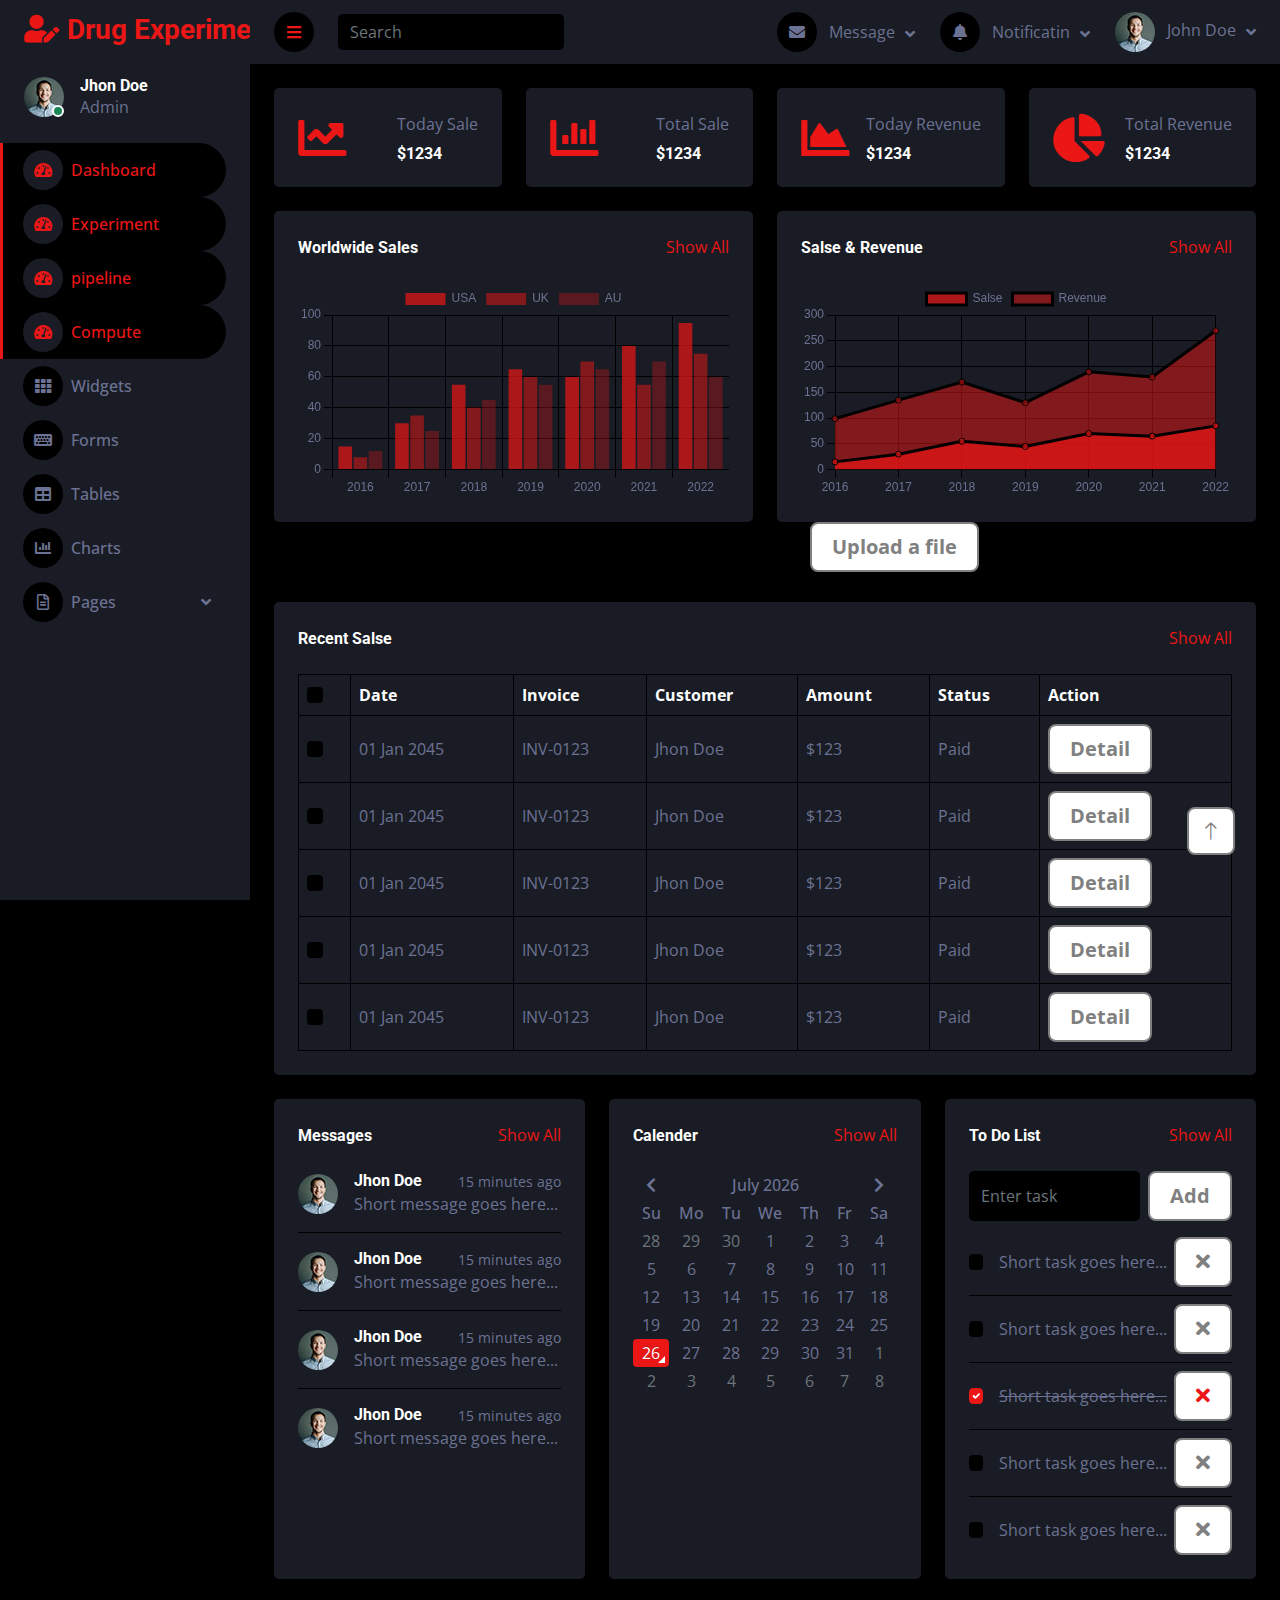
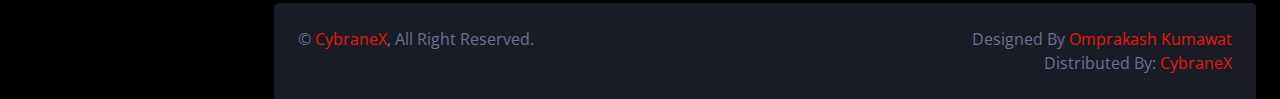
==== index.html @ b2b97748 "Drug design experiment all files" ====
<!DOCTYPE html>
<html lang="en">
  <head>
    <meta charset="utf-8" />
    <title>Drugs Experiment</title>
    <meta content="width=device-width, initial-scale=1.0" name="viewport" />
    <meta content="" name="keywords" />
    <meta content="" name="description" />

    <!-- Favicon -->
    <link href="img/favicon.ico" rel="icon" />

    <!-- Google Web Fonts -->
    <link rel="preconnect" href="https://fonts.googleapis.com" />
    <link rel="preconnect" href="https://fonts.gstatic.com" crossorigin />
    <link
      href="https://fonts.googleapis.com/css2?family=Open+Sans:wght@400;600&family=Roboto:wght@500;700&display=swap"
      rel="stylesheet"
    />

    <!-- Icon Font Stylesheet -->
    <link
      href="https://cdnjs.cloudflare.com/ajax/libs/font-awesome/5.10.0/css/all.min.css"
      rel="stylesheet"
    />
    <link
      href="https://cdn.jsdelivr.net/npm/bootstrap-icons@1.4.1/font/bootstrap-icons.css"
      rel="stylesheet"
    />

    <!-- Libraries Stylesheet -->
    <link href="lib/owlcarousel/assets/owl.carousel.min.css" rel="stylesheet" />
    <link
      href="lib/tempusdominus/css/tempusdominus-bootstrap-4.min.css"
      rel="stylesheet"
    />

    <!-- Customized Bootstrap Stylesheet -->
    <link href="css/bootstrap.min.css" rel="stylesheet" />

    <!-- Template Stylesheet -->
    <link href="css/style.css" rel="stylesheet" />
  </head>

  <body>
    <div class="container-fluid position-relative d-flex p-0">
      <!-- Spinner Start -->
      <div
        id="spinner"
        class="show bg-dark position-fixed translate-middle w-100 vh-100 top-50 start-50 d-flex align-items-center justify-content-center"
      >
        <div
          class="spinner-border text-primary"
          style="width: 3rem; height: 3rem"
          role="status"
        >
          <span class="sr-only">Loading...</span>
        </div>
      </div>
      <!-- Spinner End -->

      <!-- Sidebar Start -->
      <div class="sidebar pe-4 pb-3">
        <nav class="navbar bg-secondary navbar-dark">
          <a href="index.html" class="navbar-brand mx-4 mb-3">
            <h3 class="text-primary">
              <i class="fa fa-user-edit me-2"></i>Drug Experiment
            </h3>
          </a>
          <div class="d-flex align-items-center ms-4 mb-4">
            <div class="position-relative">
              <img
                class="rounded-circle"
                src="img/user.jpg"
                alt=""
                style="width: 40px; height: 40px"
              />
              <div
                class="bg-success rounded-circle border border-2 border-white position-absolute end-0 bottom-0 p-1"
              ></div>
            </div>
            <div class="ms-3">
              <h6 class="mb-0">Jhon Doe</h6>
              <span>Admin</span>
            </div>
          </div>
          <div class="navbar-nav w-100">
            <a href="index.html" class="nav-item nav-link active"
              ><i class="fa fa-tachometer-alt me-2"></i>Dashboard</a
            >
            <a href="index.html" class="nav-item nav-link active"
              ><i class="fa fa-tachometer-alt me-2"></i>Experiment</a
            >
            <a href="index.html" class="nav-item nav-link active"
              ><i class="fa fa-tachometer-alt me-2"></i>pipeline</a
            >
            <a href="index.html" class="nav-item nav-link active"
              ><i class="fa fa-tachometer-alt me-2"></i>Compute</a
            >
            <a href="widget.html" class="nav-item nav-link"
              ><i class="fa fa-th me-2"></i>Widgets</a
            >
            <a href="form.html" class="nav-item nav-link"
              ><i class="fa fa-keyboard me-2"></i>Forms</a
            >
            <a href="table.html" class="nav-item nav-link"
              ><i class="fa fa-table me-2"></i>Tables</a
            >
            <a href="chart.html" class="nav-item nav-link"
              ><i class="fa fa-chart-bar me-2"></i>Charts</a
            >
            <div class="nav-item dropdown">
              <a
                href="#"
                class="nav-link dropdown-toggle"
                data-bs-toggle="dropdown"
                ><i class="far fa-file-alt me-2"></i>Pages</a
              >
              <div class="dropdown-menu bg-transparent border-0">
                <a href="signin.html" class="dropdown-item">Sign In</a>
                <a href="signup.html" class="dropdown-item">Sign Up</a>
                <a href="404.html" class="dropdown-item">404 Error</a>
                <a href="blank.html" class="dropdown-item">Blank Page</a>
              </div>
            </div>
          </div>
        </nav>
      </div>
      <!-- Sidebar End -->

      <!-- Content Start -->
      <div class="content">
        <!-- Navbar Start -->
        <nav
          class="navbar navbar-expand bg-secondary navbar-dark sticky-top px-4 py-0"
        >
          <a href="index.html" class="navbar-brand d-flex d-lg-none me-4">
            <h2 class="text-primary mb-0"><i class="fa fa-user-edit"></i></h2>
          </a>
          <a href="#" class="sidebar-toggler flex-shrink-0">
            <i class="fa fa-bars"></i>
          </a>
          <form class="d-none d-md-flex ms-4">
            <input
              class="form-control bg-dark border-0"
              type="search"
              placeholder="Search"
            />
          </form>
          <div class="navbar-nav align-items-center ms-auto">
            <div class="nav-item dropdown">
              <a
                href="#"
                class="nav-link dropdown-toggle"
                data-bs-toggle="dropdown"
              >
                <i class="fa fa-envelope me-lg-2"></i>
                <span class="d-none d-lg-inline-flex">Message</span>
              </a>
              <div
                class="dropdown-menu dropdown-menu-end bg-secondary border-0 rounded-0 rounded-bottom m-0"
              >
                <a href="#" class="dropdown-item">
                  <div class="d-flex align-items-center">
                    <img
                      class="rounded-circle"
                      src="img/user.jpg"
                      alt=""
                      style="width: 40px; height: 40px"
                    />
                    <div class="ms-2">
                      <h6 class="fw-normal mb-0">Jhon send you a message</h6>
                      <small>15 minutes ago</small>
                    </div>
                  </div>
                </a>
                <hr class="dropdown-divider" />
                <a href="#" class="dropdown-item">
                  <div class="d-flex align-items-center">
                    <img
                      class="rounded-circle"
                      src="img/user.jpg"
                      alt=""
                      style="width: 40px; height: 40px"
                    />
                    <div class="ms-2">
                      <h6 class="fw-normal mb-0">Jhon send you a message</h6>
                      <small>15 minutes ago</small>
                    </div>
                  </div>
                </a>
                <hr class="dropdown-divider" />
                <a href="#" class="dropdown-item">
                  <div class="d-flex align-items-center">
                    <img
                      class="rounded-circle"
                      src="img/user.jpg"
                      alt=""
                      style="width: 40px; height: 40px"
                    />
                    <div class="ms-2">
                      <h6 class="fw-normal mb-0">Jhon send you a message</h6>
                      <small>15 minutes ago</small>
                    </div>
                  </div>
                </a>
                <hr class="dropdown-divider" />
                <a href="#" class="dropdown-item text-center"
                  >See all message</a
                >
              </div>
            </div>
            <div class="nav-item dropdown">
              <a
                href="#"
                class="nav-link dropdown-toggle"
                data-bs-toggle="dropdown"
              >
                <i class="fa fa-bell me-lg-2"></i>
                <span class="d-none d-lg-inline-flex">Notificatin</span>
              </a>
              <div
                class="dropdown-menu dropdown-menu-end bg-secondary border-0 rounded-0 rounded-bottom m-0"
              >
                <a href="#" class="dropdown-item">
                  <h6 class="fw-normal mb-0">Profile updated</h6>
                  <small>15 minutes ago</small>
                </a>
                <hr class="dropdown-divider" />
                <a href="#" class="dropdown-item">
                  <h6 class="fw-normal mb-0">New user added</h6>
                  <small>15 minutes ago</small>
                </a>
                <hr class="dropdown-divider" />
                <a href="#" class="dropdown-item">
                  <h6 class="fw-normal mb-0">Password changed</h6>
                  <small>15 minutes ago</small>
                </a>
                <hr class="dropdown-divider" />
                <a href="#" class="dropdown-item text-center"
                  >See all notifications</a
                >
              </div>
            </div>
            <div class="nav-item dropdown">
              <a
                href="#"
                class="nav-link dropdown-toggle"
                data-bs-toggle="dropdown"
              >
                <img
                  class="rounded-circle me-lg-2"
                  src="img/user.jpg"
                  alt=""
                  style="width: 40px; height: 40px"
                />
                <span class="d-none d-lg-inline-flex">John Doe</span>
              </a>
              <div
                class="dropdown-menu dropdown-menu-end bg-secondary border-0 rounded-0 rounded-bottom m-0"
              >
                <a href="#" class="dropdown-item">My Profile</a>
                <a href="#" class="dropdown-item">Settings</a>
                <a href="#" class="dropdown-item">Log Out</a>
              </div>
            </div>
          </div>
        </nav>
        <!-- Navbar End -->

        <!-- Sale & Revenue Start -->
        <div class="container-fluid pt-4 px-4">
          <div class="row g-4">
            <div class="col-sm-6 col-xl-3">
              <div
                class="bg-secondary rounded d-flex align-items-center justify-content-between p-4"
              >
                <i class="fa fa-chart-line fa-3x text-primary"></i>
                <div class="ms-3">
                  <p class="mb-2">Today Sale</p>
                  <h6 class="mb-0">$1234</h6>
                </div>
              </div>
            </div>
            <div class="col-sm-6 col-xl-3">
              <div
                class="bg-secondary rounded d-flex align-items-center justify-content-between p-4"
              >
                <i class="fa fa-chart-bar fa-3x text-primary"></i>
                <div class="ms-3">
                  <p class="mb-2">Total Sale</p>
                  <h6 class="mb-0">$1234</h6>
                </div>
              </div>
            </div>
            <div class="col-sm-6 col-xl-3">
              <div
                class="bg-secondary rounded d-flex align-items-center justify-content-between p-4"
              >
                <i class="fa fa-chart-area fa-3x text-primary"></i>
                <div class="ms-3">
                  <p class="mb-2">Today Revenue</p>
                  <h6 class="mb-0">$1234</h6>
                </div>
              </div>
            </div>
            <div class="col-sm-6 col-xl-3">
              <div
                class="bg-secondary rounded d-flex align-items-center justify-content-between p-4"
              >
                <i class="fa fa-chart-pie fa-3x text-primary"></i>
                <div class="ms-3">
                  <p class="mb-2">Total Revenue</p>
                  <h6 class="mb-0">$1234</h6>
                </div>
              </div>
            </div>
          </div>
        </div>
        <!-- Sale & Revenue End -->

        <!-- Sales Chart Start -->
        <div class="container-fluid pt-4 px-4">
          <div class="row g-4">
            <div class="col-sm-12 col-xl-6">
              <div class="bg-secondary text-center rounded p-4">
                <div
                  class="d-flex align-items-center justify-content-between mb-4"
                >
                  <h6 class="mb-0">Worldwide Sales</h6>
                  <a href="">Show All</a>
                </div>
                <canvas id="worldwide-sales"></canvas>
              </div>
            </div>
            <div class="col-sm-12 col-xl-6">
              <div class="bg-secondary text-center rounded p-4">
                <div
                  class="d-flex align-items-center justify-content-between mb-4"
                >
                  <h6 class="mb-0">Salse & Revenue</h6>
                  <a href="">Show All</a>
                </div>
                <canvas id="salse-revenue"></canvas>
              </div>
            </div>
          </div>
        </div>
        <!-- Sales Chart End -->
        <div>
          <div class="upload-btn-wrapper">
            <button class="btn">Upload a file</button>
            <input type="file" name="myfile" />
          </div>
        </div>
        <style>
            .upload-btn-wrapper {
  position: relative;
  margin-left:35rem;
  overflow: hidden;
  display: inline-block;
  pointer : cursor;
}

.btn {
  border: 2px solid gray;
  color: gray;
  background-color: white;
  padding: 8px 20px;
  border-radius: 8px;
  font-size: 20px;
  font-weight: bold;
}

.upload-btn-wrapper input[type=file] {
  font-size: 100px;
  position: absolute;
  left: 0;
  top: 0;
  opacity: 0;
}
        </style>

        <!-- Recent Sales Start -->
        <div class="container-fluid pt-4 px-4">
          <div class="bg-secondary text-center rounded p-4">
            <div class="d-flex align-items-center justify-content-between mb-4">
              <h6 class="mb-0">Recent Salse</h6>
              <a href="">Show All</a>
            </div>
            <div class="table-responsive">
              <table
                class="table text-start align-middle table-bordered table-hover mb-0"
              >
                <thead>
                  <tr class="text-white">
                    <th scope="col">
                      <input class="form-check-input" type="checkbox" />
                    </th>
                    <th scope="col">Date</th>
                    <th scope="col">Invoice</th>
                    <th scope="col">Customer</th>
                    <th scope="col">Amount</th>
                    <th scope="col">Status</th>
                    <th scope="col">Action</th>
                  </tr>
                </thead>
                <tbody>
                  <tr>
                    <td><input class="form-check-input" type="checkbox" /></td>
                    <td>01 Jan 2045</td>
                    <td>INV-0123</td>
                    <td>Jhon Doe</td>
                    <td>$123</td>
                    <td>Paid</td>
                    <td>
                      <a class="btn btn-sm btn-primary" href="">Detail</a>
                    </td>
                  </tr>
                  <tr>
                    <td><input class="form-check-input" type="checkbox" /></td>
                    <td>01 Jan 2045</td>
                    <td>INV-0123</td>
                    <td>Jhon Doe</td>
                    <td>$123</td>
                    <td>Paid</td>
                    <td>
                      <a class="btn btn-sm btn-primary" href="">Detail</a>
                    </td>
                  </tr>
                  <tr>
                    <td><input class="form-check-input" type="checkbox" /></td>
                    <td>01 Jan 2045</td>
                    <td>INV-0123</td>
                    <td>Jhon Doe</td>
                    <td>$123</td>
                    <td>Paid</td>
                    <td>
                      <a class="btn btn-sm btn-primary" href="">Detail</a>
                    </td>
                  </tr>
                  <tr>
                    <td><input class="form-check-input" type="checkbox" /></td>
                    <td>01 Jan 2045</td>
                    <td>INV-0123</td>
                    <td>Jhon Doe</td>
                    <td>$123</td>
                    <td>Paid</td>
                    <td>
                      <a class="btn btn-sm btn-primary" href="">Detail</a>
                    </td>
                  </tr>
                  <tr>
                    <td><input class="form-check-input" type="checkbox" /></td>
                    <td>01 Jan 2045</td>
                    <td>INV-0123</td>
                    <td>Jhon Doe</td>
                    <td>$123</td>
                    <td>Paid</td>
                    <td>
                      <a class="btn btn-sm btn-primary" href="">Detail</a>
                    </td>
                  </tr>
                </tbody>
              </table>
            </div>
          </div>
        </div>
        <!-- Recent Sales End -->

        <!-- Widgets Start -->
        <div class="container-fluid pt-4 px-4">
          <div class="row g-4">
            <div class="col-sm-12 col-md-6 col-xl-4">
              <div class="h-100 bg-secondary rounded p-4">
                <div
                  class="d-flex align-items-center justify-content-between mb-2"
                >
                  <h6 class="mb-0">Messages</h6>
                  <a href="">Show All</a>
                </div>
                <div class="d-flex align-items-center border-bottom py-3">
                  <img
                    class="rounded-circle flex-shrink-0"
                    src="img/user.jpg"
                    alt=""
                    style="width: 40px; height: 40px"
                  />
                  <div class="w-100 ms-3">
                    <div class="d-flex w-100 justify-content-between">
                      <h6 class="mb-0">Jhon Doe</h6>
                      <small>15 minutes ago</small>
                    </div>
                    <span>Short message goes here...</span>
                  </div>
                </div>
                <div class="d-flex align-items-center border-bottom py-3">
                  <img
                    class="rounded-circle flex-shrink-0"
                    src="img/user.jpg"
                    alt=""
                    style="width: 40px; height: 40px"
                  />
                  <div class="w-100 ms-3">
                    <div class="d-flex w-100 justify-content-between">
                      <h6 class="mb-0">Jhon Doe</h6>
                      <small>15 minutes ago</small>
                    </div>
                    <span>Short message goes here...</span>
                  </div>
                </div>
                <div class="d-flex align-items-center border-bottom py-3">
                  <img
                    class="rounded-circle flex-shrink-0"
                    src="img/user.jpg"
                    alt=""
                    style="width: 40px; height: 40px"
                  />
                  <div class="w-100 ms-3">
                    <div class="d-flex w-100 justify-content-between">
                      <h6 class="mb-0">Jhon Doe</h6>
                      <small>15 minutes ago</small>
                    </div>
                    <span>Short message goes here...</span>
                  </div>
                </div>
                <div class="d-flex align-items-center pt-3">
                  <img
                    class="rounded-circle flex-shrink-0"
                    src="img/user.jpg"
                    alt=""
                    style="width: 40px; height: 40px"
                  />
                  <div class="w-100 ms-3">
                    <div class="d-flex w-100 justify-content-between">
                      <h6 class="mb-0">Jhon Doe</h6>
                      <small>15 minutes ago</small>
                    </div>
                    <span>Short message goes here...</span>
                  </div>
                </div>
              </div>
            </div>
            <div class="col-sm-12 col-md-6 col-xl-4">
              <div class="h-100 bg-secondary rounded p-4">
                <div
                  class="d-flex align-items-center justify-content-between mb-4"
                >
                  <h6 class="mb-0">Calender</h6>
                  <a href="">Show All</a>
                </div>
                <div id="calender"></div>
              </div>
            </div>
            <div class="col-sm-12 col-md-6 col-xl-4">
              <div class="h-100 bg-secondary rounded p-4">
                <div
                  class="d-flex align-items-center justify-content-between mb-4"
                >
                  <h6 class="mb-0">To Do List</h6>
                  <a href="">Show All</a>
                </div>
                <div class="d-flex mb-2">
                  <input
                    class="form-control bg-dark border-0"
                    type="text"
                    placeholder="Enter task"
                  />
                  <button type="button" class="btn btn-primary ms-2">
                    Add
                  </button>
                </div>
                <div class="d-flex align-items-center border-bottom py-2">
                  <input class="form-check-input m-0" type="checkbox" />
                  <div class="w-100 ms-3">
                    <div
                      class="d-flex w-100 align-items-center justify-content-between"
                    >
                      <span>Short task goes here...</span>
                      <button class="btn btn-sm">
                        <i class="fa fa-times"></i>
                      </button>
                    </div>
                  </div>
                </div>
                <div class="d-flex align-items-center border-bottom py-2">
                  <input class="form-check-input m-0" type="checkbox" />
                  <div class="w-100 ms-3">
                    <div
                      class="d-flex w-100 align-items-center justify-content-between"
                    >
                      <span>Short task goes here...</span>
                      <button class="btn btn-sm">
                        <i class="fa fa-times"></i>
                      </button>
                    </div>
                  </div>
                </div>
                <div class="d-flex align-items-center border-bottom py-2">
                  <input class="form-check-input m-0" type="checkbox" checked />
                  <div class="w-100 ms-3">
                    <div
                      class="d-flex w-100 align-items-center justify-content-between"
                    >
                      <span><del>Short task goes here...</del></span>
                      <button class="btn btn-sm text-primary">
                        <i class="fa fa-times"></i>
                      </button>
                    </div>
                  </div>
                </div>
                <div class="d-flex align-items-center border-bottom py-2">
                  <input class="form-check-input m-0" type="checkbox" />
                  <div class="w-100 ms-3">
                    <div
                      class="d-flex w-100 align-items-center justify-content-between"
                    >
                      <span>Short task goes here...</span>
                      <button class="btn btn-sm">
                        <i class="fa fa-times"></i>
                      </button>
                    </div>
                  </div>
                </div>
                <div class="d-flex align-items-center pt-2">
                  <input class="form-check-input m-0" type="checkbox" />
                  <div class="w-100 ms-3">
                    <div
                      class="d-flex w-100 align-items-center justify-content-between"
                    >
                      <span>Short task goes here...</span>
                      <button class="btn btn-sm">
                        <i class="fa fa-times"></i>
                      </button>
                    </div>
                  </div>
                </div>
              </div>
            </div>
          </div>
        </div>
        <!-- Widgets End -->

        <!-- Footer Start -->
        <div class="container-fluid pt-4 px-4">
          <div class="bg-secondary rounded-top p-4">
            <div class="row">
              <div class="col-12 col-sm-6 text-center text-sm-start">
                &copy; <a href="https://www.cybranex.com/">CybraneX</a>, All Right Reserved.
              </div>
              <div class="col-12 col-sm-6 text-center text-sm-end">
                Designed By
                <a href="#">Omprakash Kumawat</a>
                <br />Distributed By:
                <a href="https://www.cybranex.com/" target="_blank">CybraneX</a>
              </div>
            </div>
          </div>
        </div>
        <!-- Footer End -->
      </div>
      <!-- Content End -->

      <!-- Back to Top -->
      <a href="#" class="btn btn-lg btn-primary btn-lg-square back-to-top"
        ><i class="bi bi-arrow-up"></i
      ></a>
    </div>

    <!-- JavaScript Libraries -->
    <script src="https://code.jquery.com/jquery-3.4.1.min.js"></script>
    <script src="https://cdn.jsdelivr.net/npm/bootstrap@5.0.0/dist/js/bootstrap.bundle.min.js"></script>
    <script src="lib/chart/chart.min.js"></script>
    <script src="lib/easing/easing.min.js"></script>
    <script src="lib/waypoints/waypoints.min.js"></script>
    <script src="lib/owlcarousel/owl.carousel.min.js"></script>
    <script src="lib/tempusdominus/js/moment.min.js"></script>
    <script src="lib/tempusdominus/js/moment-timezone.min.js"></script>
    <script src="lib/tempusdominus/js/tempusdominus-bootstrap-4.min.js"></script>

    <!-- Template Javascript -->
    <script src="js/main.js"></script>
  </body>
</html>
---- css/style.css ----
:root {
    --primary: #EB1616;
    --secondary: #191C24;
    --light: #6C7293;
    --dark: #000000;
}

.back-to-top {
    position: fixed;
    display: none;
    right: 45px;
    bottom: 45px;
    z-index: 99;
}


/*** Spinner ***/

#spinner {
    opacity: 0;
    visibility: hidden;
    transition: opacity .5s ease-out, visibility 0s linear .5s;
    z-index: 99999;
}

#spinner.show {
    transition: opacity .5s ease-out, visibility 0s linear 0s;
    visibility: visible;
    opacity: 1;
}


/*** Button ***/

.btn {
    transition: .5s;
}

.btn-square {
    width: 38px;
    height: 38px;
}

.btn-sm-square {
    width: 32px;
    height: 32px;
}

.btn-lg-square {
    width: 48px;
    height: 48px;
}

.btn-square,
.btn-sm-square,
.btn-lg-square {
    padding: 0;
    display: inline-flex;
    align-items: center;
    justify-content: center;
    font-weight: normal;
    border-radius: 50px;
}


/*** Layout ***/

.sidebar {
    position: fixed;
    top: 0;
    left: 0;
    bottom: 0;
    width: 250px;
    height: 100vh;
    overflow-y: auto;
    background: var(--secondary);
    transition: 0.5s;
    z-index: 999;
}

.content {
    margin-left: 250px;
    min-height: 100vh;
    background: var(--dark);
    transition: 0.5s;
}

@media (min-width: 992px) {
    .sidebar {
        margin-left: 0;
    }
    .sidebar.open {
        margin-left: -250px;
    }
    .content {
        width: calc(100% - 250px);
    }
    .content.open {
        width: 100%;
        margin-left: 0;
    }
}

@media (max-width: 991.98px) {
    .sidebar {
        margin-left: -250px;
    }
    .sidebar.open {
        margin-left: 0;
    }
    .content {
        width: 100%;
        margin-left: 0;
    }
}


/*** Navbar ***/

.sidebar .navbar .navbar-nav .nav-link {
    padding: 7px 20px;
    color: var(--light);
    font-weight: 500;
    border-left: 3px solid var(--secondary);
    border-radius: 0 30px 30px 0;
    outline: none;
}

.sidebar .navbar .navbar-nav .nav-link:hover,
.sidebar .navbar .navbar-nav .nav-link.active {
    color: var(--primary);
    background: var(--dark);
    border-color: var(--primary);
}

.sidebar .navbar .navbar-nav .nav-link i {
    width: 40px;
    height: 40px;
    display: inline-flex;
    align-items: center;
    justify-content: center;
    background: var(--dark);
    border-radius: 40px;
}

.sidebar .navbar .navbar-nav .nav-link:hover i,
.sidebar .navbar .navbar-nav .nav-link.active i {
    background: var(--secondary);
}

.sidebar .navbar .dropdown-toggle::after {
    position: absolute;
    top: 15px;
    right: 15px;
    border: none;
    content: "\f107";
    font-family: "Font Awesome 5 Free";
    font-weight: 900;
    transition: .5s;
}

.sidebar .navbar .dropdown-toggle[aria-expanded=true]::after {
    transform: rotate(-180deg);
}

.sidebar .navbar .dropdown-item {
    padding-left: 25px;
    border-radius: 0 30px 30px 0;
    color: var(--light);
}

.sidebar .navbar .dropdown-item:hover,
.sidebar .navbar .dropdown-item.active {
    background: var(--dark);
}

.content .navbar .navbar-nav .nav-link {
    margin-left: 25px;
    padding: 12px 0;
    color: var(--light);
    outline: none;
}

.content .navbar .navbar-nav .nav-link:hover,
.content .navbar .navbar-nav .nav-link.active {
    color: var(--primary);
}

.content .navbar .sidebar-toggler,
.content .navbar .navbar-nav .nav-link i {
    width: 40px;
    height: 40px;
    display: inline-flex;
    align-items: center;
    justify-content: center;
    background: var(--dark);
    border-radius: 40px;
}

.content .navbar .dropdown-item {
    color: var(--light);
}

.content .navbar .dropdown-item:hover,
.content .navbar .dropdown-item.active {
    background: var(--dark);
}

.content .navbar .dropdown-toggle::after {
    margin-left: 6px;
    vertical-align: middle;
    border: none;
    content: "\f107";
    font-family: "Font Awesome 5 Free";
    font-weight: 900;
    transition: .5s;
}

.content .navbar .dropdown-toggle[aria-expanded=true]::after {
    transform: rotate(-180deg);
}

@media (max-width: 575.98px) {
    .content .navbar .navbar-nav .nav-link {
        margin-left: 15px;
    }
}


/*** Date Picker ***/

.bootstrap-datetimepicker-widget.bottom {
    top: auto !important;
}

.bootstrap-datetimepicker-widget .table * {
    border-bottom-width: 0px;
}

.bootstrap-datetimepicker-widget .table th {
    font-weight: 500;
}

.bootstrap-datetimepicker-widget.dropdown-menu {
    padding: 10px;
    border-radius: 2px;
}

.bootstrap-datetimepicker-widget table td.active,
.bootstrap-datetimepicker-widget table td.active:hover {
    background: var(--primary);
}

.bootstrap-datetimepicker-widget table td.today::before {
    border-bottom-color: var(--primary);
}


/*** Testimonial ***/

.progress .progress-bar {
    width: 0px;
    transition: 2s;
}


/*** Testimonial ***/

.testimonial-carousel .owl-dots {
    margin-top: 24px;
    display: flex;
    align-items: flex-end;
    justify-content: center;
}

.testimonial-carousel .owl-dot {
    position: relative;
    display: inline-block;
    margin: 0 5px;
    width: 15px;
    height: 15px;
    border: 5px solid var(--primary);
    border-radius: 15px;
    transition: .5s;
}

.testimonial-carousel .owl-dot.active {
    background: var(--dark);
    border-color: var(--primary);
}
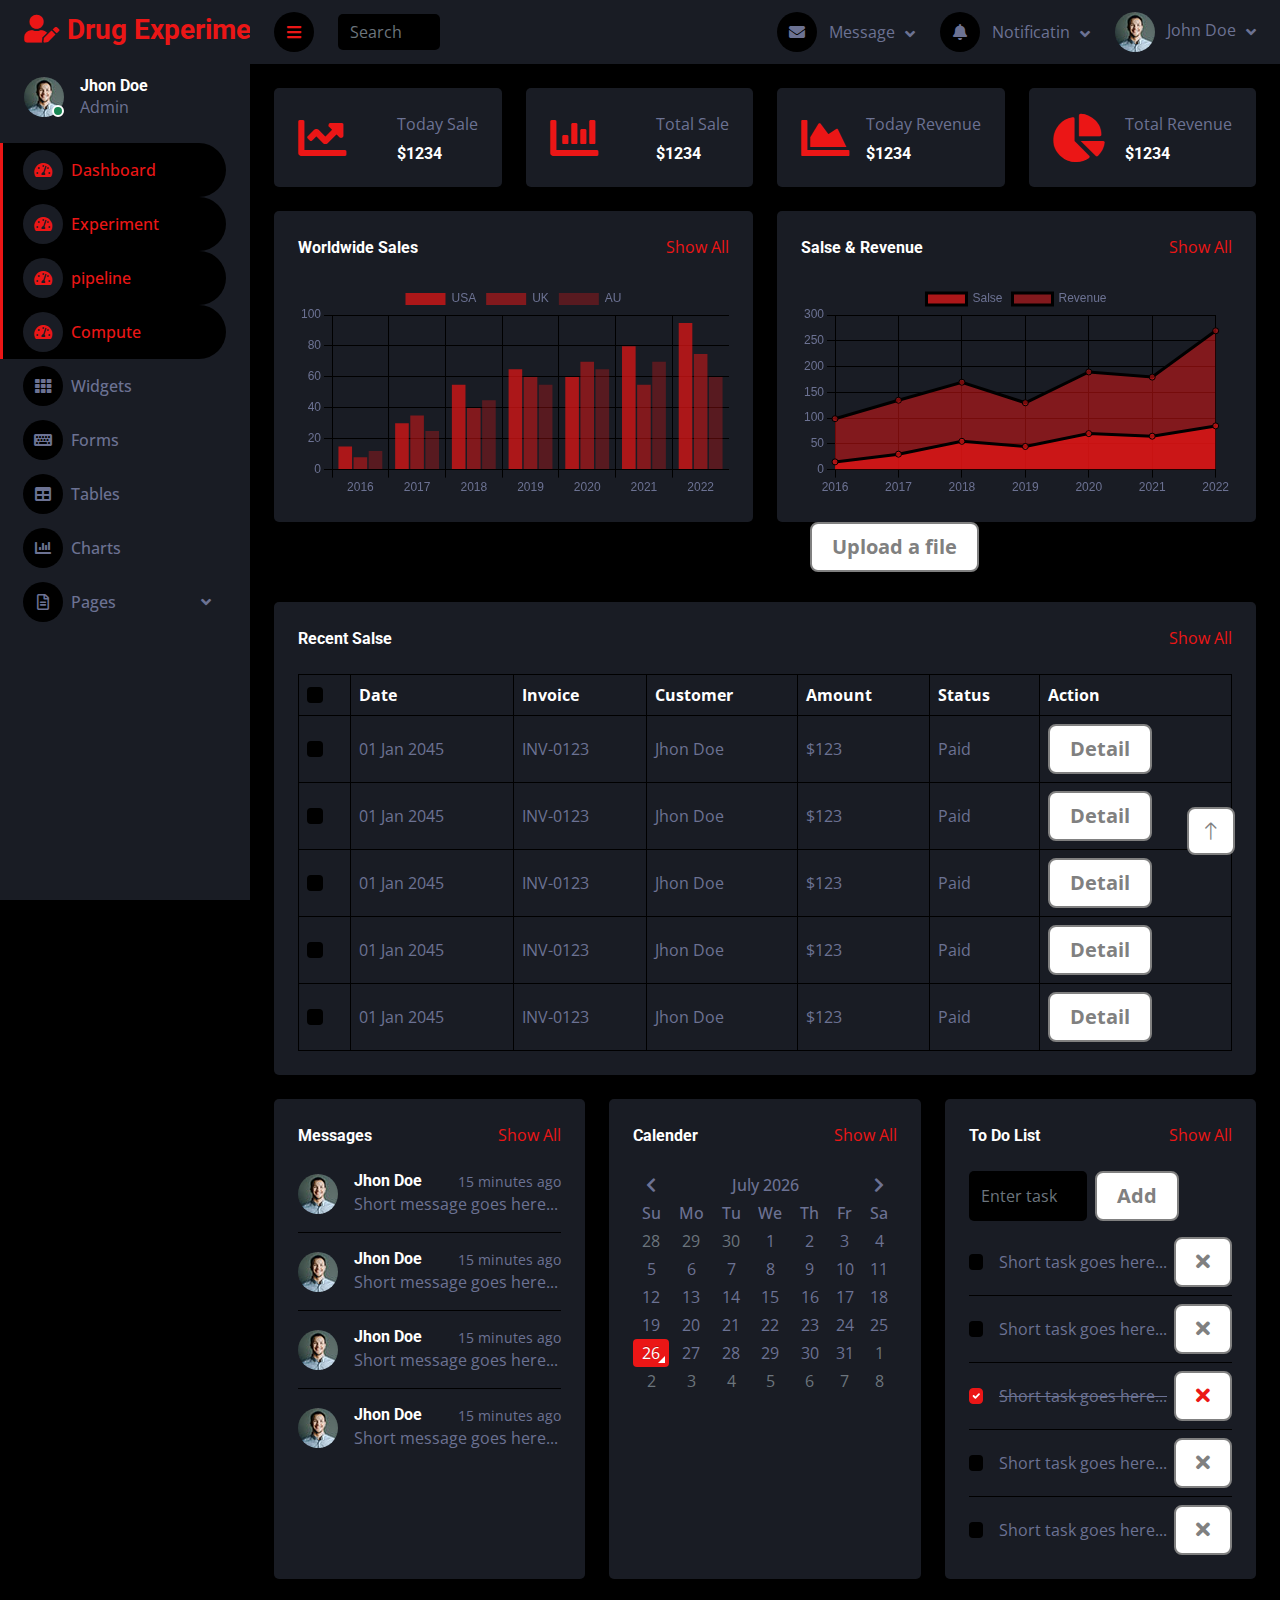
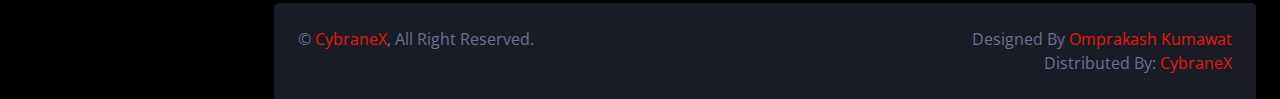
==== commit 65d86cc6: "table train" ====
--- a/index.html
+++ b/index.html
@@ -566,9 +566,9 @@
                     type="text"
                     placeholder="Enter task"
                   />
-                  <button type="button" class="btn btn-primary ms-2">
+                  <buttonz type="button" class="btn btn-primary ms-2">
                     Add
-                  </button>
+                  </buttonz>
                 </div>
                 <div class="d-flex align-items-center border-bottom py-2">
                   <input class="form-check-input m-0" type="checkbox" />
--- a/css/style.css
+++ b/css/style.css
@@ -287,4 +287,31 @@
 .testimonial-carousel .owl-dot.active {
     background: var(--dark);
     border-color: var(--primary);
+}
+
+.extra-info {
+    display: none;
+    line-height: 30px;
+    font-size: 12px;
+    position: absolute;
+    top: 0;
+    left: 50px;
+}
+
+.info:hover .extra-info {
+    display: block;
+}
+
+.info {
+    font-size: 20px;
+    padding-left: 5px;
+    width: 20px;
+    border-radius: 15px;
+}
+
+.info:hover {
+    /* background-color: white; */
+    padding: 0 0 0 5px;
+    width: 315px;
+    text-align: left !important;
 }